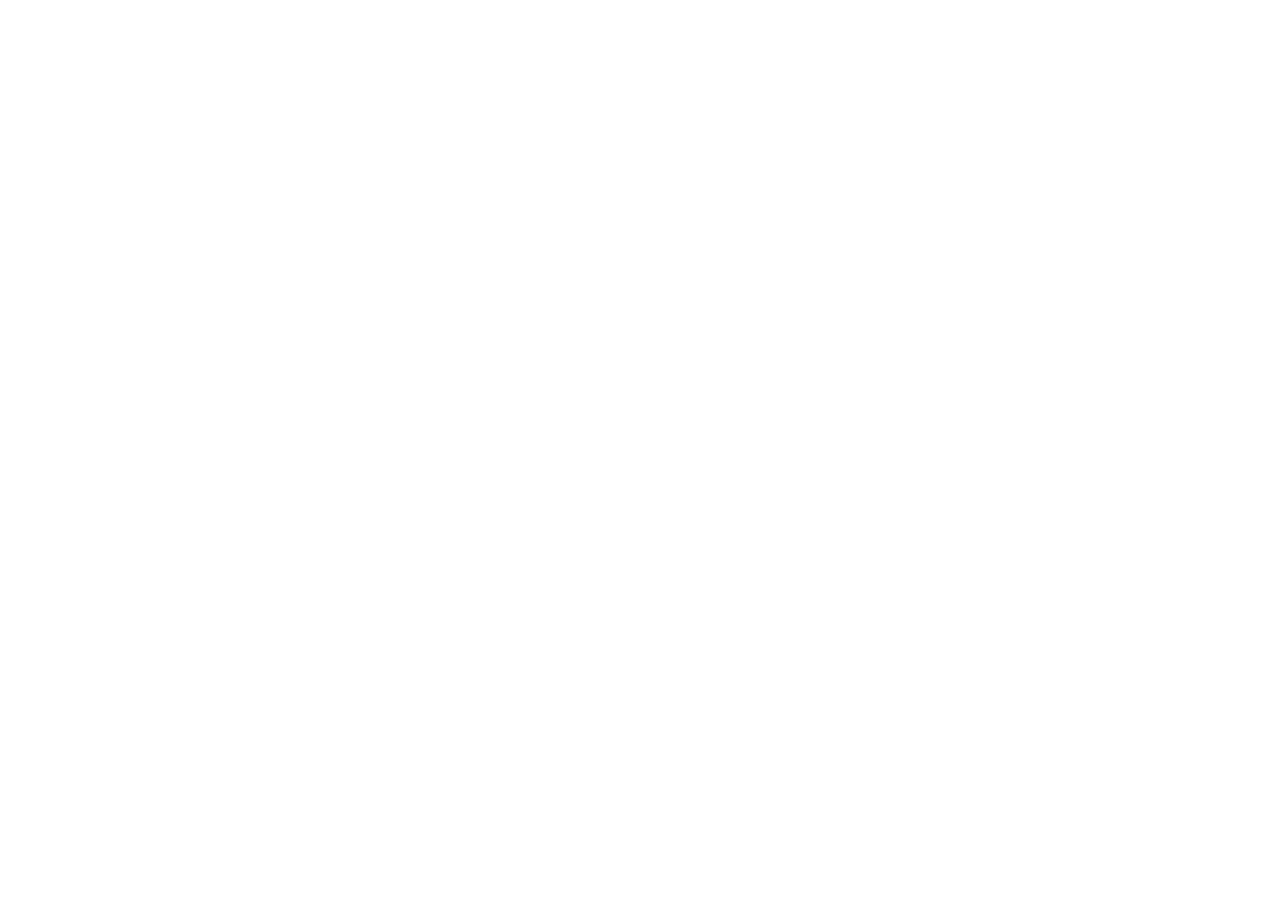
==== family.html @ bbb78d83 "Add pages to navigate to when clicking on context buttons" ====
<!DOCTYPE html>
<html lang="en">
<head>
    <meta charset="UTF-8">
    <meta name="viewport" content="width=device-width, initial-scale=1.0">
    <title>PAAC | Family</title>
    <link rel="stylesheet" href="style.css">
</head>
<body>
    <!-- content here -->
    <script src="js/script.js"></script>
</body>
</html>
---- style.css ----
@import url('https://fonts.googleapis.com/css2?family=Roboto:ital,wght@0,100..900;1,100..900&display=swap');

* {
    margin: 0;
    padding: 0;
    font-family: 'Roboto', sans-serif;
    font-size: large;
    font-weight: bold;
}

body {
    margin: 1em;
}

.ai {
    display: flex;
    gap: 5px;
}

.ai button {
    background: #ccc;
    border: none;
    margin-top: 0;
    margin-bottom: 20px;
}

.ai button:hover {
    background: #999;
}

.input-field {
    display: flex;
}

.submit {
    flex: 1;
    margin-left: 10px;
    padding: 0;
}

input {
    flex: 5;
    display: flex;
    width: 90%;
    height: 2em;
    margin-bottom: 5px;
    padding-left: 10px;
    border: #999 solid 1px;
    border-radius: 5px;
}

.board {
    display: flex;
    align-items: center;
}

li {
    list-style-type: none;
}

.contexts {
    display: flex;
    flex-direction: column;
    flex: 1;
    justify-content: right;
    margin-top: 30px;
}

.contexts li {
    margin: 20px 6px;
}

.icons {
    flex: 5;
}

table {
    width: 100%;
    margin: 0 auto;
}

tr {
    display: flex;
    justify-content: center;
    align-items: center;
}

th, td {
    flex: 1;
    margin: 3px;
    display: flex;
    justify-content: center;
}

button {
    width: 100%;
    text-align: center;
    padding: 1em 1em;
    background-color: #2d7fd0;
    border: none;
    border-radius: 10px;
    display: flex;
    flex-direction: column;
    justify-content: center;
    align-items: center;
    gap: 5px;
}

button:hover {
    filter: brightness(90%) !important;
}

.fanboys {
    margin-top: 6px;
}

.fanboys-list {
    display: flex;
}

.fanboys-list li {
    flex: 1;
    margin: auto 3px;
    display: flex;
    justify-content: center;
}
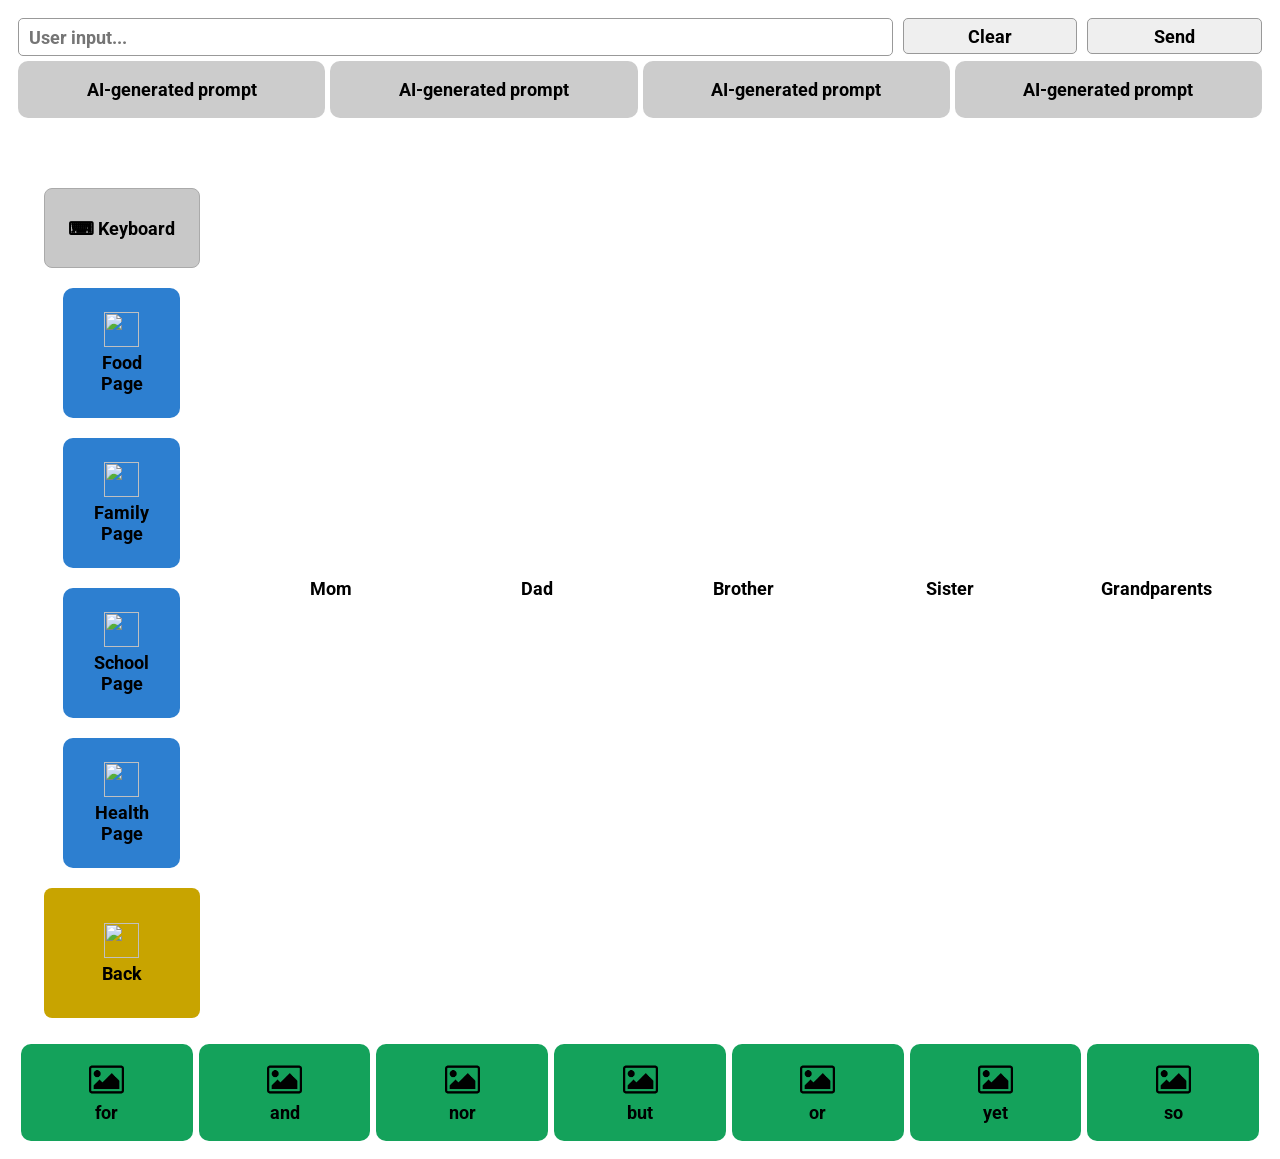
==== commit 03fb7902: "Update pages" ====
--- a/family.html
+++ b/family.html
@@ -6,8 +6,156 @@
     <title>PAAC | Family</title>
     <link rel="stylesheet" href="style.css">
 </head>
-<body>
-    <!-- content here -->
-    <script src="js/script.js"></script>
+
+  <!-- Screen reader announcements -->
+  <div
+    id="status"
+    class="sr-only"
+    aria-live="polite"
+    aria-atomic="true">
+  </div>
+
+<header>
+    <h1 style="display: none;">PAAC</h1>
+
+    <div class="input-field">
+      <input type="text" placeholder="User input..." id="input">
+      <input type="submit" value="Clear" class="submit" onclick="handleClear()">
+      <input type="submit" value="Send" class="submit" onclick="handleSend()">
+    </div>
+
+    <div class="ai">
+      <!-- ai-generated prompts -->
+       <!-- TODO: make it actually take in prompts -->
+      <button onclick="handleIconClick('AI-generated prompt')">
+        AI-generated prompt
+      </button>
+      <button onclick="handleIconClick('AI-generated prompt')">
+        AI-generated prompt
+      </button>
+      <button onclick="handleIconClick('AI-generated prompt')">
+        AI-generated prompt
+      </button>
+      <button onclick="handleIconClick('AI-generated prompt')">
+        AI-generated prompt
+      </button>
+    </div>
+  </header>
+
+<!-- KEYBOARD OVERLAY -->
+  <h2 id="keyboard-title" class="sr-only">
+    On-screen keyboard
+  </h2>
+  <div id="keyboard-overlay" class="keyboard-overlay hidden" role="dialog" aria-modal="true" aria-labelledby="keyboard-title">
+  <div class="keyboard-close-bar">
+    <button class="keyboard-close" aria-label="Close keyboard" onclick="toggleKeyboard()"> ✕ Close </button>
+  </div>
+  <div class="keyboard-modal">
+    <div class="keyboard-header">
+      <span class="keyboard-preview" id="keyboard-preview"></span>
+    </div>
+    <div class="keyboard-keys">
+      <!-- Letter rows -->
+      <div class="keyboard-row" id="row-letters-1">
+        <button onclick="keyPress('q')">q</button><button onclick="keyPress('w')">w</button><button onclick="keyPress('e')">e</button><button onclick="keyPress('r')">r</button><button onclick="keyPress('t')">t</button><button onclick="keyPress('y')">y</button><button onclick="keyPress('u')">u</button><button onclick="keyPress('i')">i</button><button onclick="keyPress('o')">o</button><button onclick="keyPress('p')">p</button>
+      </div>
+      <div class="keyboard-row" id="row-letters-2">
+        <button onclick="keyPress('a')">a</button><button onclick="keyPress('s')">s</button><button onclick="keyPress('d')">d</button><button onclick="keyPress('f')">f</button><button onclick="keyPress('g')">g</button><button onclick="keyPress('h')">h</button><button onclick="keyPress('j')">j</button><button onclick="keyPress('k')">k</button><button onclick="keyPress('l')">l</button>
+      </div>
+      <div class="keyboard-row" id="row-letters-3">
+        <button class="key-wide" onclick="toggleCaps()">⇧ Caps</button>
+        <button onclick="keyPress('z')">z</button><button onclick="keyPress('x')">x</button><button onclick="keyPress('c')">c</button><button onclick="keyPress('v')">v</button><button onclick="keyPress('b')">b</button><button onclick="keyPress('n')">n</button><button onclick="keyPress('m')">m</button>
+        <button class="key-wide" onclick="keyPress('backspace')">⌫</button>
+      </div>
+      <!-- Number rows -->
+      <div class="keyboard-row hidden" id="row-numbers-1">
+        <button onclick="keyPress('1')">1</button><button onclick="keyPress('2')">2</button><button onclick="keyPress('3')">3</button><button onclick="keyPress('4')">4</button><button onclick="keyPress('5')">5</button><button onclick="keyPress('6')">6</button><button onclick="keyPress('7')">7</button><button onclick="keyPress('8')">8</button><button onclick="keyPress('9')">9</button><button onclick="keyPress('0')">0</button>
+      </div>
+      <div class="keyboard-row hidden" id="row-numbers-2">
+        <button onclick="keyPress('-')">-</button><button onclick="keyPress('/')">/ </button><button onclick="keyPress(':')">:</button><button onclick="keyPress(';')">;</button><button onclick="keyPress('()')">()</button><button onclick="keyPress('$')">$</button><button onclick="keyPress('&')">&</button><button onclick="keyPress('@')">@</button><button onclick="keyPress('&quot;')">"</button>
+      </div>
+      <div class="keyboard-row hidden" id="row-numbers-3">
+        <button onclick="keyPress('.')">.</button><button onclick="keyPress(',')"> ,</button><button onclick="keyPress('?')">?</button><button onclick="keyPress('!')">!</button><button onclick="keyPress(`'`)">'</button>
+        <button class="key-wide" onclick="keyPress('backspace')">⌫</button>
+      </div>
+      <!-- Bottom row -->
+      <div class="keyboard-row">
+        <button class="key-wide" id="toggle-123-btn" onclick="toggleNumbers()">123</button>
+        <button class="key-wide key-clear" onclick="keyboardClear()">Clear</button>
+        <button class="key-space" onclick="keyPress(' ')">space</button>
+        <button class="key-wide" onclick="keyPress('.')">.</button>
+        <button class="key-wide key-done" onclick="toggleKeyboard()">Done</button>
+      </div>
+    </div>
+  </div>
+</div>
+
+  <main>
+    
+    <div class="board">
+      <div class="contexts">
+        <ul>
+          <li>
+            <button class="keyboard-btn" onclick="toggleKeyboard()">⌨ Keyboard</button>
+          </li>
+          <li>
+            <button class="page-btn" onclick="window.location.href='food.html'">
+                <img src="assets/food.png" width="35" height="35">
+                Food Page
+            </button>
+          </li>
+          <li>
+            <button class="page-btn" onclick="window.location.href='family.html'">
+              <img src="assets/family.png" width=35rem height=35rem>
+              Family Page
+            </button>
+          </li>
+          <li>
+            <button class="page-btn" onclick="window.location.href='school.html'">
+              <img src="assets/school.png" width=35rem height=35rem>
+              School Page
+            </button>
+          </li>
+          <li>
+            <button class="page-btn" onclick="window.location.href='health.html'">
+              <img src="assets/health.png" width=35rem height=35rem>
+              Health Page
+            </button>
+          </li>
+          <!-- home button -->
+           <!-- TODO: Put home button in remaining context pages -->
+          <li>
+            <button class="home-btn" onclick="window.location.href='index.html'">
+              <img src="assets/back.png" width=35rem height=35rem>
+              Back
+            </button>
+          </li>
+        </ul>
+      </div>
+    
+      <!-- icons -->
+      <div class="icons">
+        <table>
+          <thead>
+            <tr>
+              <th>Mom</th>
+              <th>Dad</th>
+              <th>Brother</th>
+              <th>Sister</th>
+              <th>Grandparents</th>
+            </tr>
+          </thead>
+          <tbody id="family-table-body"></tbody>
+        </table>
+      </div>
+    </div>
+
+    <!-- fanboy conjunctions -->
+    <div class="fanboys">
+      <ul class="fanboys-list"></ul>
+    </div>
+  </main>
+
+  <script src="js/script.js"></script>
 </body>
 </html>
--- a/style.css
+++ b/style.css
@@ -49,6 +49,17 @@
     border-radius: 5px;
 }
 
+.sr-only {
+    position: absolute;
+    width: 1px;
+    height: 1px;
+    padding: 0;
+    margin: -1px;
+    overflow: hidden;
+    clip: rect(0,0,0,0);
+    border: 0;
+}
+
 .board {
     display: flex;
     align-items: center;
@@ -56,6 +67,11 @@
 
 li {
     list-style-type: none;
+}
+
+.contexts li {
+    display: flex;
+    justify-content: center;
 }
 
 .contexts {
@@ -106,8 +122,20 @@
     gap: 5px;
 }
 
-button:hover {
-    filter: brightness(90%) !important;
+.page-btn {
+    width: 60%;
+    height: 130px;
+}
+
+button:focus-visible,
+input:focus-visible {
+    outline: 4px solid #000;
+    outline-offset: 4px;
+}
+
+button:hover,
+button:focus-visible {
+    filter: brightness(90%);
 }
 
 .fanboys {
@@ -124,3 +152,119 @@
     display: flex;
     justify-content: center;
 }
+
+.home-btn {
+    background-color: #C8A400;
+    font-weight: bold;
+    font-size: 1rem;
+    width: 80%;
+    height: 130px;
+    border: none;
+    border-radius: 8px;
+    cursor: pointer;
+    padding: 10px;
+}
+
+.home-btn:hover {
+    background-color: #A88A00;
+}
+
+.keyboard-btn-container {
+  padding: 4px 10px;
+}
+
+.keyboard-btn {
+  background-color: #c8c8c8;
+  border: 1px solid #aaa;
+  width: 80%;
+  height: 80px;
+  border-radius: 8px;
+  padding: 8px 20px;
+  font-size: 1rem;
+  font-weight: bold;
+  cursor: pointer;
+}
+
+.keyboard-overlay {
+  position: fixed;
+  inset: 0;
+  background: rgba(0,0,0,0.4);
+  z-index: 1000;
+  display: flex;
+  align-items: flex-end;
+  justify-content: center;
+}
+
+.keyboard-overlay.hidden {
+  display: none;
+}
+
+.keyboard-modal {
+  background: #d1d5db;
+  width: 100%;
+  max-width: 1800px;
+  border-radius: 16px 16px 0 0;
+  padding: 24px;
+  box-sizing: border-box;
+}
+
+.keyboard-header {
+  margin-bottom: 8px;
+  padding: 0 4px;
+}
+
+.keyboard-preview {
+  display: block;
+  width: 100%;
+  background: white;
+  border: 1px solid #aaa;
+  border-radius: 8px;
+  padding: 8px 12px;
+  font-size: 1rem;
+  font-weight: bold;
+  color: #333;
+  white-space: nowrap;
+  overflow-x: auto;
+  box-sizing: border-box;
+}
+
+.keyboard-row {
+  display: flex;
+  justify-content: center;
+  gap: 10px;
+  margin-bottom: 10px;
+}
+
+.keyboard-row button {
+  background: white;
+  border: none;
+  border-radius: 8px;
+  padding: 40px 0;
+  width: 112px;
+  font-size: 1.8rem;
+  font-weight: bold;
+  cursor: pointer;
+  box-shadow: 0 2px 0 #999;
+}
+
+.keyboard-row button:active {
+  box-shadow: none;
+  transform: translateY(2px);
+}
+
+.key-wide {
+  width: 180px !important;
+}
+
+.key-space {
+  width: 680px !important;
+}
+
+.key-done {
+  background: #2D7FD0 !important;
+  color: white !important;
+}
+
+.keyboard-row.hidden {
+  display: none;
+}
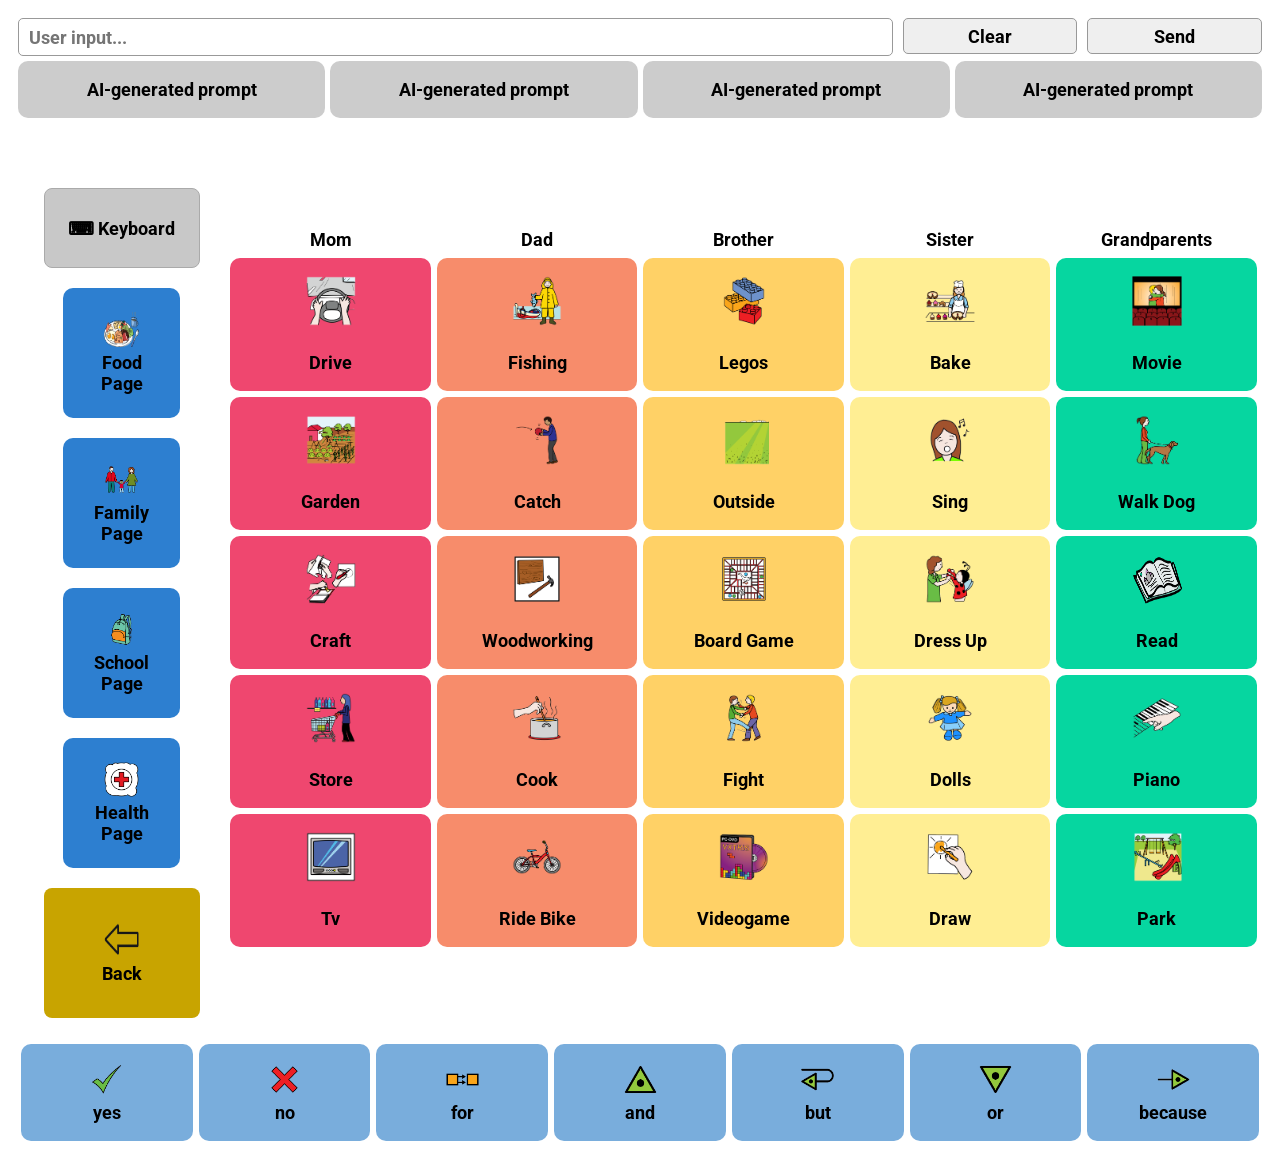
==== commit 9d16e1ef: "Modify html files" ====
--- a/family.html
+++ b/family.html
@@ -1,161 +1,171 @@
-<!DOCTYPE html>
-<html lang="en">
-<head>
-    <meta charset="UTF-8">
-    <meta name="viewport" content="width=device-width, initial-scale=1.0">
-    <title>PAAC | Family</title>
-    <link rel="stylesheet" href="style.css">
-</head>
-
-  <!-- Screen reader announcements -->
-  <div
-    id="status"
-    class="sr-only"
-    aria-live="polite"
-    aria-atomic="true">
-  </div>
-
-<header>
-    <h1 style="display: none;">PAAC</h1>
-
-    <div class="input-field">
-      <input type="text" placeholder="User input..." id="input">
-      <input type="submit" value="Clear" class="submit" onclick="handleClear()">
-      <input type="submit" value="Send" class="submit" onclick="handleSend()">
-    </div>
-
-    <div class="ai">
-      <!-- ai-generated prompts -->
-       <!-- TODO: make it actually take in prompts -->
-      <button onclick="handleIconClick('AI-generated prompt')">
-        AI-generated prompt
-      </button>
-      <button onclick="handleIconClick('AI-generated prompt')">
-        AI-generated prompt
-      </button>
-      <button onclick="handleIconClick('AI-generated prompt')">
-        AI-generated prompt
-      </button>
-      <button onclick="handleIconClick('AI-generated prompt')">
-        AI-generated prompt
-      </button>
-    </div>
-  </header>
-
-<!-- KEYBOARD OVERLAY -->
-  <h2 id="keyboard-title" class="sr-only">
-    On-screen keyboard
-  </h2>
-  <div id="keyboard-overlay" class="keyboard-overlay hidden" role="dialog" aria-modal="true" aria-labelledby="keyboard-title">
-  <div class="keyboard-close-bar">
-    <button class="keyboard-close" aria-label="Close keyboard" onclick="toggleKeyboard()"> ✕ Close </button>
-  </div>
-  <div class="keyboard-modal">
-    <div class="keyboard-header">
-      <span class="keyboard-preview" id="keyboard-preview"></span>
-    </div>
-    <div class="keyboard-keys">
-      <!-- Letter rows -->
-      <div class="keyboard-row" id="row-letters-1">
-        <button onclick="keyPress('q')">q</button><button onclick="keyPress('w')">w</button><button onclick="keyPress('e')">e</button><button onclick="keyPress('r')">r</button><button onclick="keyPress('t')">t</button><button onclick="keyPress('y')">y</button><button onclick="keyPress('u')">u</button><button onclick="keyPress('i')">i</button><button onclick="keyPress('o')">o</button><button onclick="keyPress('p')">p</button>
-      </div>
-      <div class="keyboard-row" id="row-letters-2">
-        <button onclick="keyPress('a')">a</button><button onclick="keyPress('s')">s</button><button onclick="keyPress('d')">d</button><button onclick="keyPress('f')">f</button><button onclick="keyPress('g')">g</button><button onclick="keyPress('h')">h</button><button onclick="keyPress('j')">j</button><button onclick="keyPress('k')">k</button><button onclick="keyPress('l')">l</button>
-      </div>
-      <div class="keyboard-row" id="row-letters-3">
-        <button class="key-wide" onclick="toggleCaps()">⇧ Caps</button>
-        <button onclick="keyPress('z')">z</button><button onclick="keyPress('x')">x</button><button onclick="keyPress('c')">c</button><button onclick="keyPress('v')">v</button><button onclick="keyPress('b')">b</button><button onclick="keyPress('n')">n</button><button onclick="keyPress('m')">m</button>
-        <button class="key-wide" onclick="keyPress('backspace')">⌫</button>
-      </div>
-      <!-- Number rows -->
-      <div class="keyboard-row hidden" id="row-numbers-1">
-        <button onclick="keyPress('1')">1</button><button onclick="keyPress('2')">2</button><button onclick="keyPress('3')">3</button><button onclick="keyPress('4')">4</button><button onclick="keyPress('5')">5</button><button onclick="keyPress('6')">6</button><button onclick="keyPress('7')">7</button><button onclick="keyPress('8')">8</button><button onclick="keyPress('9')">9</button><button onclick="keyPress('0')">0</button>
-      </div>
-      <div class="keyboard-row hidden" id="row-numbers-2">
-        <button onclick="keyPress('-')">-</button><button onclick="keyPress('/')">/ </button><button onclick="keyPress(':')">:</button><button onclick="keyPress(';')">;</button><button onclick="keyPress('()')">()</button><button onclick="keyPress('$')">$</button><button onclick="keyPress('&')">&</button><button onclick="keyPress('@')">@</button><button onclick="keyPress('&quot;')">"</button>
-      </div>
-      <div class="keyboard-row hidden" id="row-numbers-3">
-        <button onclick="keyPress('.')">.</button><button onclick="keyPress(',')"> ,</button><button onclick="keyPress('?')">?</button><button onclick="keyPress('!')">!</button><button onclick="keyPress(`'`)">'</button>
-        <button class="key-wide" onclick="keyPress('backspace')">⌫</button>
-      </div>
-      <!-- Bottom row -->
-      <div class="keyboard-row">
-        <button class="key-wide" id="toggle-123-btn" onclick="toggleNumbers()">123</button>
-        <button class="key-wide key-clear" onclick="keyboardClear()">Clear</button>
-        <button class="key-space" onclick="keyPress(' ')">space</button>
-        <button class="key-wide" onclick="keyPress('.')">.</button>
-        <button class="key-wide key-done" onclick="toggleKeyboard()">Done</button>
-      </div>
-    </div>
-  </div>
-</div>
-
-  <main>
-    
-    <div class="board">
-      <div class="contexts">
-        <ul>
-          <li>
-            <button class="keyboard-btn" onclick="toggleKeyboard()">⌨ Keyboard</button>
-          </li>
-          <li>
-            <button class="page-btn" onclick="window.location.href='food.html'">
-                <img src="assets/food.png" width="35" height="35">
-                Food Page
-            </button>
-          </li>
-          <li>
-            <button class="page-btn" onclick="window.location.href='family.html'">
-              <img src="assets/family.png" width=35rem height=35rem>
-              Family Page
-            </button>
-          </li>
-          <li>
-            <button class="page-btn" onclick="window.location.href='school.html'">
-              <img src="assets/school.png" width=35rem height=35rem>
-              School Page
-            </button>
-          </li>
-          <li>
-            <button class="page-btn" onclick="window.location.href='health.html'">
-              <img src="assets/health.png" width=35rem height=35rem>
-              Health Page
-            </button>
-          </li>
-          <!-- home button -->
-           <!-- TODO: Put home button in remaining context pages -->
-          <li>
-            <button class="home-btn" onclick="window.location.href='index.html'">
-              <img src="assets/back.png" width=35rem height=35rem>
-              Back
-            </button>
-          </li>
-        </ul>
-      </div>
-    
-      <!-- icons -->
-      <div class="icons">
-        <table>
-          <thead>
-            <tr>
-              <th>Mom</th>
-              <th>Dad</th>
-              <th>Brother</th>
-              <th>Sister</th>
-              <th>Grandparents</th>
-            </tr>
-          </thead>
-          <tbody id="family-table-body"></tbody>
-        </table>
-      </div>
-    </div>
-
-    <!-- fanboy conjunctions -->
-    <div class="fanboys">
-      <ul class="fanboys-list"></ul>
-    </div>
-  </main>
-
-  <script src="js/script.js"></script>
-</body>
+<!DOCTYPE html>
+<html lang="en">
+<head>
+    <meta charset="UTF-8">
+    <meta name="viewport" content="width=device-width, initial-scale=1.0">
+    <title>PAAC | Family</title>
+    <link rel="stylesheet" href="style.css">
+</head>
+
+  <!-- Screen reader announcements -->
+  <div
+    id="status"
+    class="sr-only"
+    aria-live="polite"
+    aria-atomic="true">
+  </div>
+
+<header>
+    <h1 style="display: none;">PAAC</h1>
+
+    <div class="input-field">
+      <input type="text" placeholder="User input..." id="input">
+      <input type="submit" value="Clear" class="submit" onclick="handleClear()">
+      <input type="submit" value="Send" class="submit" onclick="handleSend()">
+    </div>
+
+    <div class="ai">
+      <!-- ai-generated prompts -->
+       <!-- TODO: make it actually take in prompts -->
+      <button onclick="handleIconClick('AI-generated prompt')">
+        AI-generated prompt
+      </button>
+      <button onclick="handleIconClick('AI-generated prompt')">
+        AI-generated prompt
+      </button>
+      <button onclick="handleIconClick('AI-generated prompt')">
+        AI-generated prompt
+      </button>
+      <button onclick="handleIconClick('AI-generated prompt')">
+        AI-generated prompt
+      </button>
+    </div>
+  </header>
+
+<!-- KEYBOARD OVERLAY -->
+  <h2 id="keyboard-title" class="sr-only">
+    On-screen keyboard
+  </h2>
+  <div id="keyboard-overlay" class="keyboard-overlay hidden" role="dialog" aria-modal="true" aria-labelledby="keyboard-title">
+  <div class="keyboard-close-bar">
+    <button class="keyboard-close" aria-label="Close keyboard" onclick="toggleKeyboard()"> ✕ Close </button>
+  </div>
+  <div class="keyboard-modal">
+    <div class="keyboard-header">
+      <span class="keyboard-preview" id="keyboard-preview"></span>
+    </div>
+    <div class="keyboard-keys">
+      <!-- Letter rows -->
+      <div class="keyboard-row" id="row-letters-1">
+        <button onclick="keyPress('q')">q</button><button onclick="keyPress('w')">w</button><button onclick="keyPress('e')">e</button><button onclick="keyPress('r')">r</button><button onclick="keyPress('t')">t</button><button onclick="keyPress('y')">y</button><button onclick="keyPress('u')">u</button><button onclick="keyPress('i')">i</button><button onclick="keyPress('o')">o</button><button onclick="keyPress('p')">p</button>
+      </div>
+      <div class="keyboard-row" id="row-letters-2">
+        <button onclick="keyPress('a')">a</button><button onclick="keyPress('s')">s</button><button onclick="keyPress('d')">d</button><button onclick="keyPress('f')">f</button><button onclick="keyPress('g')">g</button><button onclick="keyPress('h')">h</button><button onclick="keyPress('j')">j</button><button onclick="keyPress('k')">k</button><button onclick="keyPress('l')">l</button>
+      </div>
+      <div class="keyboard-row" id="row-letters-3">
+        <button class="key-wide" onclick="toggleCaps()">⇧ Caps</button>
+        <button onclick="keyPress('z')">z</button><button onclick="keyPress('x')">x</button><button onclick="keyPress('c')">c</button><button onclick="keyPress('v')">v</button><button onclick="keyPress('b')">b</button><button onclick="keyPress('n')">n</button><button onclick="keyPress('m')">m</button>
+        <button class="key-wide" onclick="keyPress('backspace')">⌫</button>
+      </div>
+      <!-- Number rows -->
+      <div class="keyboard-row hidden" id="row-numbers-1">
+        <button onclick="keyPress('1')">1</button><button onclick="keyPress('2')">2</button><button onclick="keyPress('3')">3</button><button onclick="keyPress('4')">4</button><button onclick="keyPress('5')">5</button><button onclick="keyPress('6')">6</button><button onclick="keyPress('7')">7</button><button onclick="keyPress('8')">8</button><button onclick="keyPress('9')">9</button><button onclick="keyPress('0')">0</button>
+      </div>
+      <div class="keyboard-row hidden" id="row-numbers-2">
+        <button onclick="keyPress('-')">-</button><button onclick="keyPress('/')">/ </button><button onclick="keyPress(':')">:</button><button onclick="keyPress(';')">;</button><button onclick="keyPress('()')">()</button><button onclick="keyPress('$')">$</button><button onclick="keyPress('&')">&</button><button onclick="keyPress('@')">@</button><button onclick="keyPress('&quot;')">"</button>
+      </div>
+      <div class="keyboard-row hidden" id="row-numbers-3">
+        <button onclick="keyPress('.')">.</button><button onclick="keyPress(',')"> ,</button><button onclick="keyPress('?')">?</button><button onclick="keyPress('!')">!</button><button onclick="keyPress(`'`)">'</button>
+        <button class="key-wide" onclick="keyPress('backspace')">⌫</button>
+      </div>
+      <!-- Bottom row -->
+      <div class="keyboard-row">
+        <button class="key-wide" id="toggle-123-btn" onclick="toggleNumbers()">123</button>
+        <button class="key-wide key-clear" onclick="keyboardClear()">Clear</button>
+        <button class="key-space" onclick="keyPress(' ')">space</button>
+        <button class="key-wide" onclick="keyPress('.')">.</button>
+        <button class="key-wide key-done" onclick="toggleKeyboard()">Done</button>
+      </div>
+    </div>
+  </div>
+</div>
+
+  <main>
+    
+    <div class="board">
+      <div class="contexts">
+        <ul>
+          <li>
+            <button class="keyboard-btn" onclick="toggleKeyboard()">⌨ Keyboard</button>
+          </li>
+          <li>
+            <button class="page-btn"
+                    onclick="window.location.href='food.html'"
+                    aria-label="Go to Food Page">
+              <img src="assets/food.png" width="35" height="35" alt="">
+              Food Page
+            </button>
+          </li>
+          <li>
+            <button class="page-btn"
+                    onclick="window.location.href='family.html'"
+                    aria-label="Go to Family Page">
+              <img src="assets/family.png" width="35" height="35" alt="">
+              Family Page
+            </button>
+          </li>
+          <li>
+            <button class="page-btn"
+                    onclick="window.location.href='school.html'"
+                    aria-label="Go to School Page">
+              <img src="assets/school.png" width="35" height="35" alt="">
+              School Page
+            </button>
+          </li>
+          <li>
+            <button class="page-btn"
+                    onclick="window.location.href='health.html'"
+                    aria-label="Go to Health Page">
+              <img src="assets/health.png" width="35" height="35" alt="">
+              Health Page
+            </button>
+          </li>
+          <!-- home button -->
+           <!-- TODO: Put home button in remaining context pages -->
+          <li>
+            <button class="home-btn" 
+                    onclick="window.location.href='index.html'"
+                    aria-label="Go to Home Page">
+              <img src="assets/back.png" width="35" height="35" alt="">
+              Back
+            </button>
+          </li>
+        </ul>
+      </div>
+    
+      <!-- icons -->
+      <div class="icons">
+        <table>
+          <thead>
+            <tr>
+              <th>Mom</th>
+              <th>Dad</th>
+              <th>Brother</th>
+              <th>Sister</th>
+              <th>Grandparents</th>
+            </tr>
+          </thead>
+          <tbody id="family-table-body"></tbody>
+        </table>
+      </div>
+    </div>
+
+    <!-- fanboy conjunctions -->
+    <div class="fanboys">
+      <ul class="fanboys-list"></ul>
+    </div>
+  </main>
+
+  <script src="js/script.js"></script>
+</body>
 </html>
